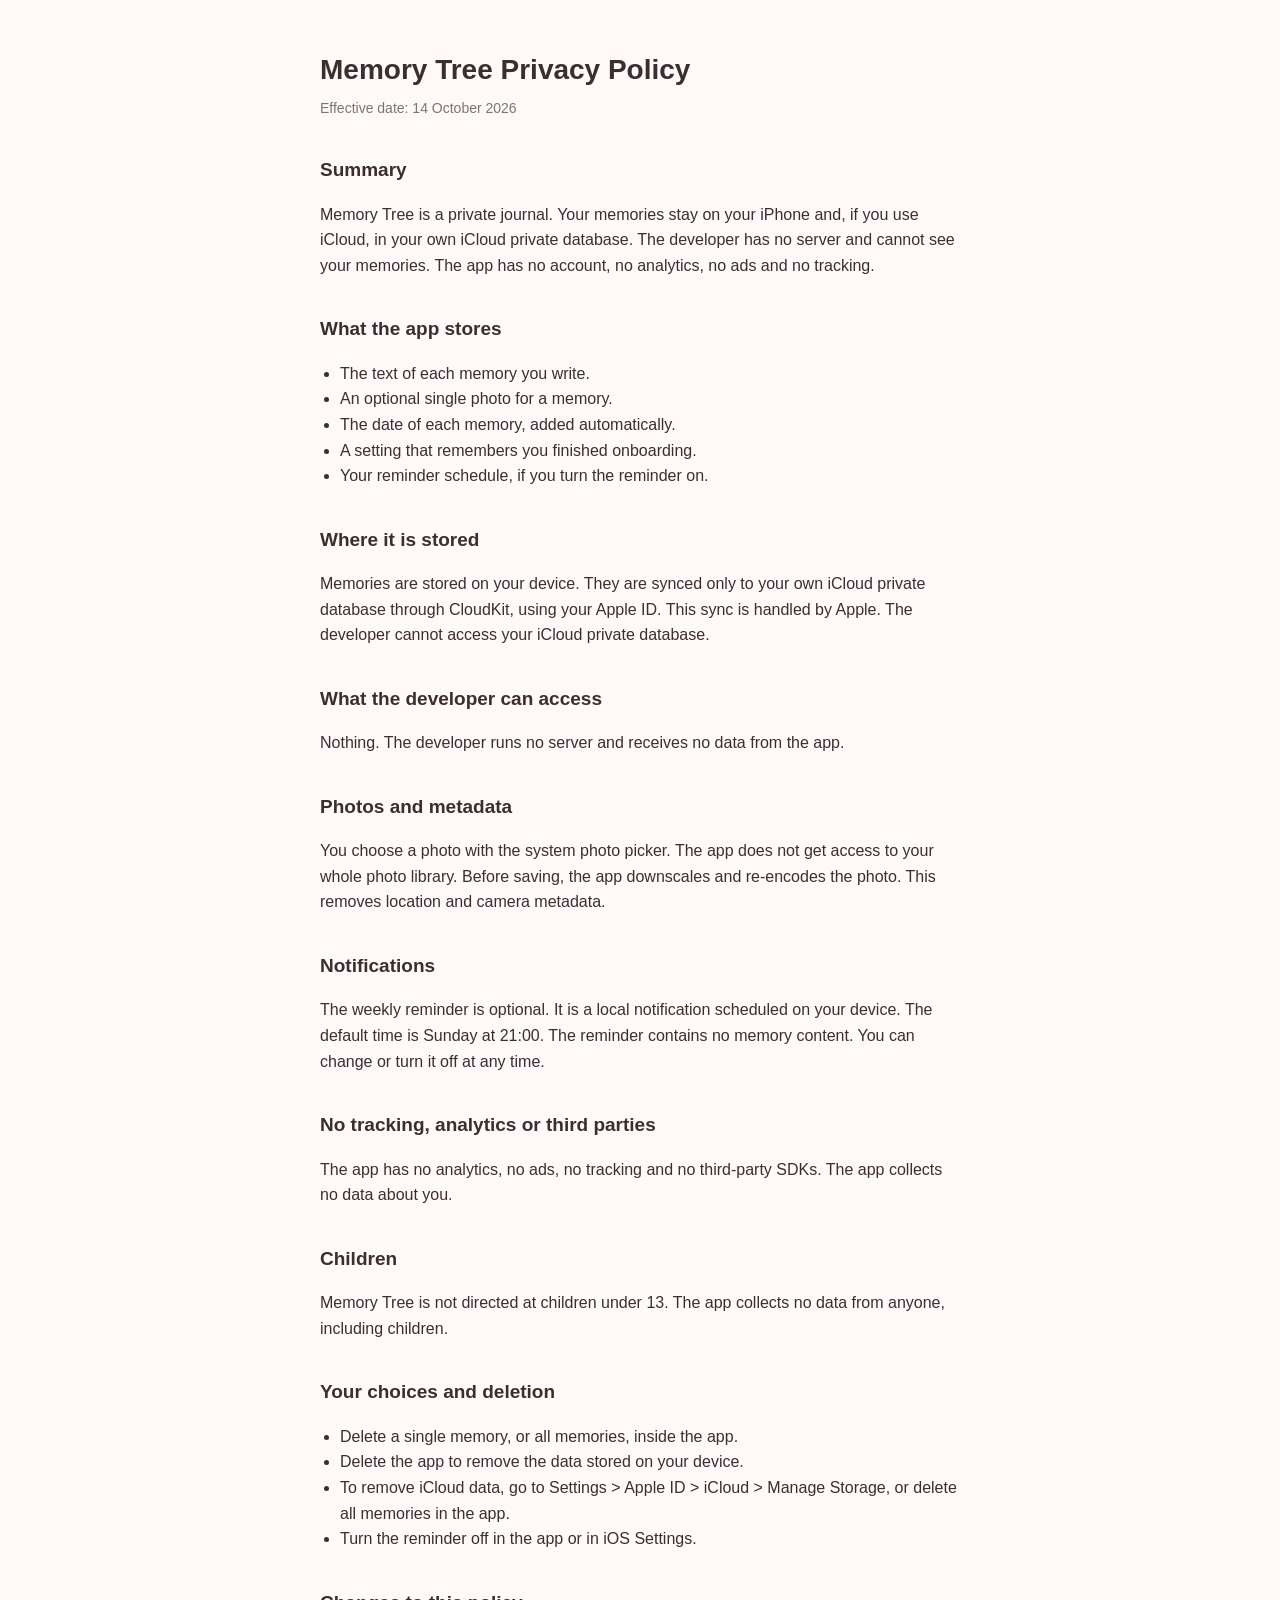
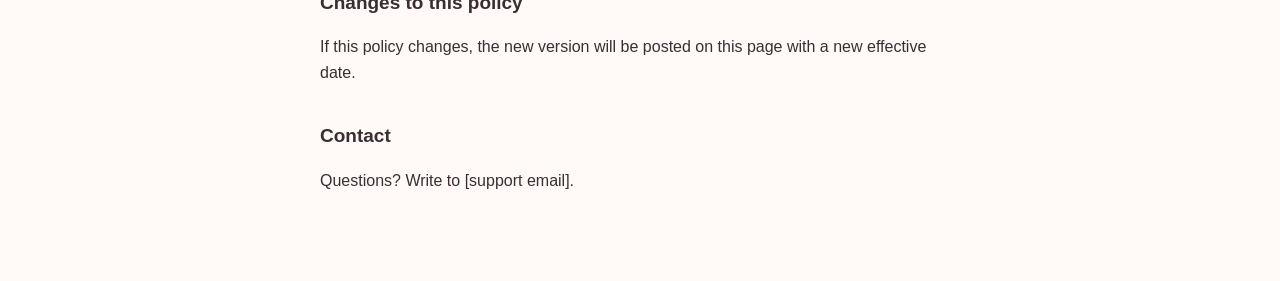
==== privacy.html @ 64cfe853 "Memory Tree privacy policy and support pages" ====
<!DOCTYPE html>
<html lang="en"><head><meta charset="utf-8"><meta name="viewport" content="width=device-width,initial-scale=1"><title>Memory Tree Privacy Policy</title>
<style>body{margin:0;background:#FFF9F7;color:#3A2E33;font-family:-apple-system,BlinkMacSystemFont,"SF Pro Text","Helvetica Neue",Arial,sans-serif;line-height:1.6}main{max-width:640px;margin:0 auto;padding:48px 24px 72px}h1{font-size:28px;font-weight:600;margin:0 0 4px}h2{font-size:19px;font-weight:600;margin:36px 0 8px}p,li{font-size:16px}ul{padding-left:20px}a{color:#3A2E33}.meta{opacity:.65;font-size:14px;margin:0 0 24px}</style></head><body><main>
<h1>Memory Tree Privacy Policy</h1>
<p class="meta">Effective date: 14 October 2026</p>
<h2>Summary</h2>
<p>Memory Tree is a private journal. Your memories stay on your iPhone and, if you use iCloud, in your own iCloud private database. The developer has no server and cannot see your memories. The app has no account, no analytics, no ads and no tracking.</p>
<h2>What the app stores</h2>
<ul><li>The text of each memory you write.</li><li>An optional single photo for a memory.</li><li>The date of each memory, added automatically.</li><li>A setting that remembers you finished onboarding.</li><li>Your reminder schedule, if you turn the reminder on.</li></ul>
<h2>Where it is stored</h2>
<p>Memories are stored on your device. They are synced only to your own iCloud private database through CloudKit, using your Apple ID. This sync is handled by Apple. The developer cannot access your iCloud private database.</p>
<h2>What the developer can access</h2>
<p>Nothing. The developer runs no server and receives no data from the app.</p>
<h2>Photos and metadata</h2>
<p>You choose a photo with the system photo picker. The app does not get access to your whole photo library. Before saving, the app downscales and re-encodes the photo. This removes location and camera metadata.</p>
<h2>Notifications</h2>
<p>The weekly reminder is optional. It is a local notification scheduled on your device. The default time is Sunday at 21:00. The reminder contains no memory content. You can change or turn it off at any time.</p>
<h2>No tracking, analytics or third parties</h2>
<p>The app has no analytics, no ads, no tracking and no third-party SDKs. The app collects no data about you.</p>
<h2>Children</h2>
<p>Memory Tree is not directed at children under 13. The app collects no data from anyone, including children.</p>
<h2>Your choices and deletion</h2>
<ul><li>Delete a single memory, or all memories, inside the app.</li><li>Delete the app to remove the data stored on your device.</li><li>To remove iCloud data, go to Settings &gt; Apple ID &gt; iCloud &gt; Manage Storage, or delete all memories in the app.</li><li>Turn the reminder off in the app or in iOS Settings.</li></ul>
<h2>Changes to this policy</h2>
<p>If this policy changes, the new version will be posted on this page with a new effective date.</p>
<h2>Contact</h2>
<p>Questions? Write to [support email].</p>
</main></body></html>
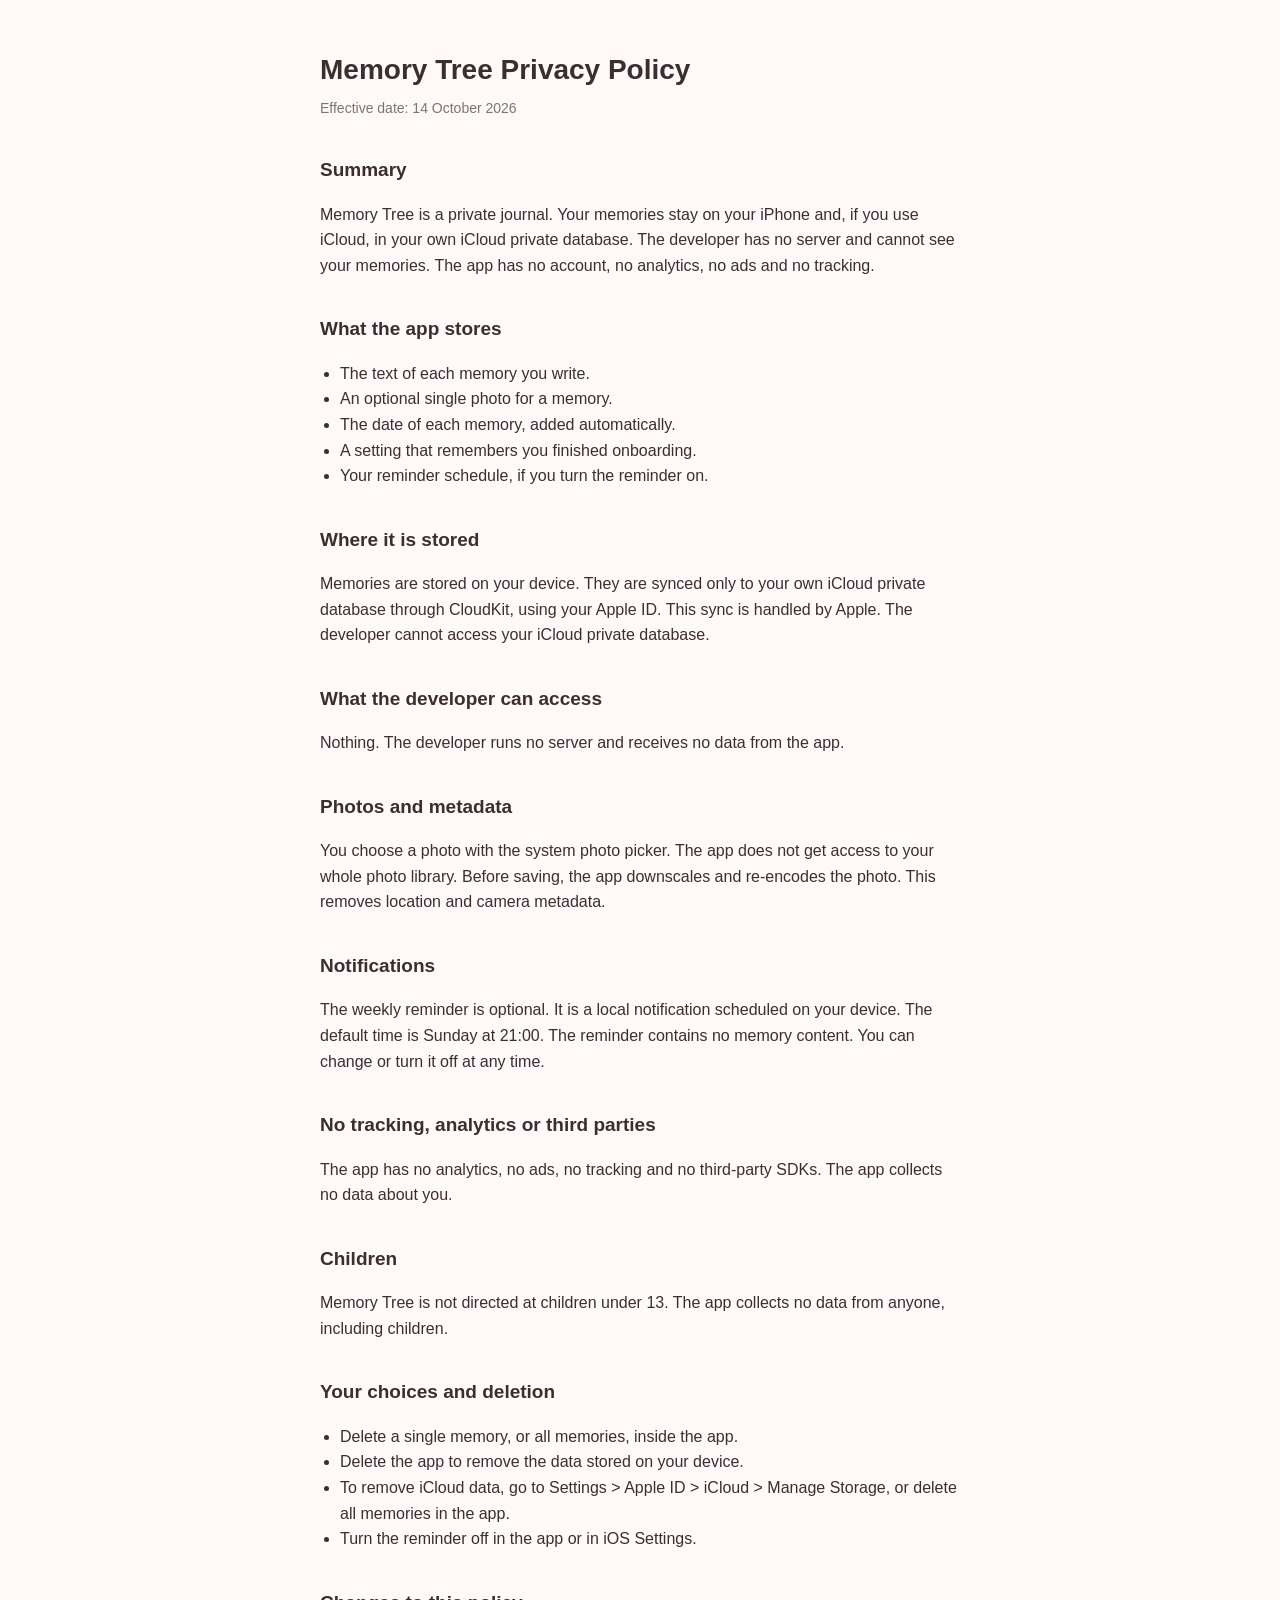
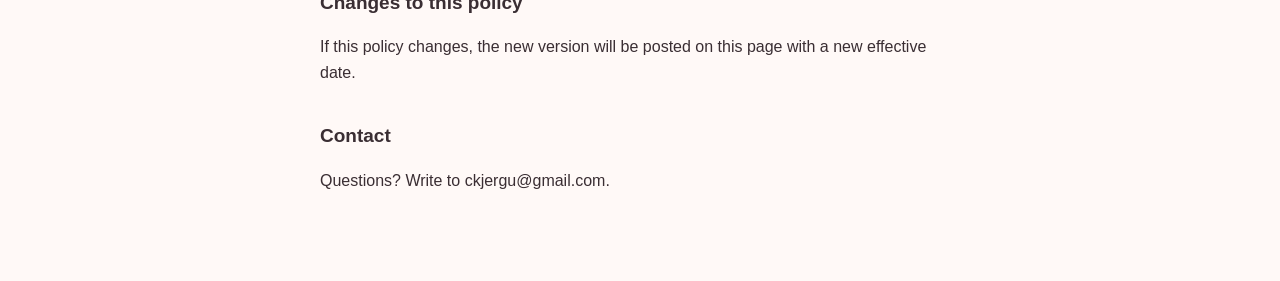
==== commit 168e2965: "Add support contact email" ====
--- a/privacy.html
+++ b/privacy.html
@@ -24,5 +24,5 @@
 <h2>Changes to this policy</h2>
 <p>If this policy changes, the new version will be posted on this page with a new effective date.</p>
 <h2>Contact</h2>
-<p>Questions? Write to [support email].</p>
+<p>Questions? Write to ckjergu@gmail.com.</p>
 </main></body></html>
